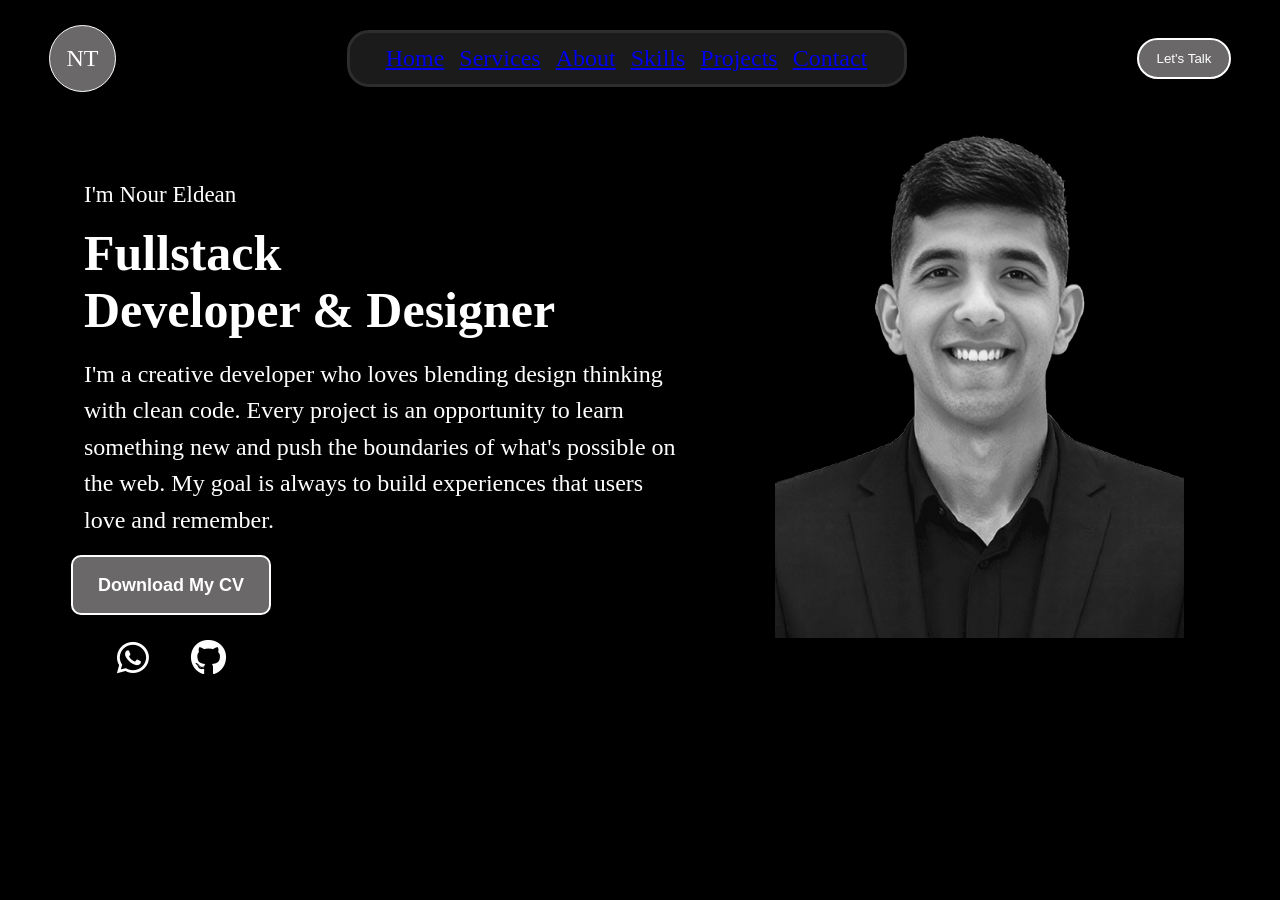
==== index.html @ 0cf2a8fe "Coding and Styling For Most Pages" ====
<!doctype html>
<html lang="en">
  <head>
    <meta charset="UTF-8" />
    <meta name="viewport" content="width=device-width, initial-scale=1.0" />
    <meta
      name="description"
      content="My personal portfolio showcasing my full-stack development projects, skills, and professional journey."
    />
    <title>Portfplio | Nour Eldean Tamer</title>
    <link
      rel="stylesheet"
      href="https://cdnjs.cloudflare.com/ajax/libs/font-awesome/6.7.2/css/all.min.css"
    />
    <link rel="stylesheet" href="main.css" />
  </head>
  <body>
    <div class="main">
      <header>
        <div class="logo">NT</div>
        <nav>
          <ul class="nav">
            <li class="home"><a href="index.html">Home</a></li>
            <li class="services"><a href="Services.html">Services</a></li>
            <li class="about"><a href="about.html">About</a></li>
            <li class="skills"><a href="skills.html">Skills</a></li>
            <li class="projects"><a href="projects.html">Projects</a></li>
            <li class="contact"><a href="contact.html">Contact</a></li>
          </ul>
        </nav>
        <button type="button" class="let-talk">Let's Talk</button>
      </header>
      <section class="home">
        <div class="main-contant">
          <div class="name">I'm Nour Eldean</div>
          <div class="jop">
            Fullstack <br />
            Developer & Designer
          </div>
          <p class="des">
            I'm a creative developer who loves blending design thinking with
            clean code. Every project is an opportunity to learn something new
            and push the boundaries of what's possible on the web. My goal is
            always to build experiences that users love and remember.
          </p>
        </div>
        <img src="assets/media/MyPhoto.png" alt="My Photo" />
      </section>
      <button class="cv">Download My CV</button>
      <div class="icon">
        <i class="fa-brands fa-whatsapp"></i>
        <i class="fa-brands fa-github"></i>
      </div>
    </div>
  </body>
</html>
---- main.css ----
* {
  margin: 0;
  padding: 0;
}
body {
  background: black;
  color: white;
}
header {
  display: flex;
  margin: 25px 49px 0 49px;
  justify-content: space-between;
  align-items: center;
}
.logo {
  display: flex;
  background: #6a6869;
  width: 65px;
  height: 65px;
  border: solid #ffffff 1px;
  border-radius: 50%;
  align-items: center;
  justify-content: center;
  font-size: 24px;
  cursor: pointer;
}
.main-contant {
  margin: 0;
  padding: 0;
}
nav {
  display: flex;
  background-color: #1b1b1b;
  border: solid #2d2d2d 3px;
  width: 554px;
  height: 51px;
  justify-content: center;
  align-items: center;
  border-radius: 22px;
  font-size: 24px;
}
.nav {
  display: flex;
  list-style: none;
  gap: 15px;
  padding: 0;
  margin: 0;
}
.let-talk {
  width: 94px;
  height: 41px;
  background-color: #6a6869;
  border: solid white 2px;
  display: flex;
  justify-content: center;
  align-items: center;
  color: white;
  border-radius: 22px;
  cursor: pointer;
}
.home {
  display: flex;
  justify-content: space-between;
  position: relative;
}
.home img {
  position: absolute;
  right: 96px;
  width: 409px;
  height: 546px;
}
.name,
.jop,
.des {
  margin-left: 84px;
}
.name {
  margin-top: 90px;
  font-size: 23px;
  font-weight: 300;
}
.jop {
  margin-top: 17px;
  font-size: 50px;
  font-weight: 900;
  line-height: 114.2%;
}
.des {
  margin-top: 17px;
  font-size: 24px;
  font-weight: normal;
  width: 600px;
  line-height: 152.2%;
  margin-bottom: 0;
}
.cv {
  margin-left: 71px;
  margin-top: 17px;
  width: 200px;
  height: 60px;
  background-color: #6a6869;
  border: solid white 2px;
  border-radius: 10px;
  font-size: 18px;
  font-weight: 900;
  color: white;
  cursor: pointer;
}
.icon {
  display: flex;
  justify-content: space-between;
  width: 109px;
  font-size: 36px;
  margin-left: 117px;
  margin-top: 25px;
}
.icon i {
  cursor: pointer;
}
.title-serv {
  display: flex;
  flex-direction: column;
  align-items: center;
}
.title-serv #head {
  font-size: 64px;
  font-weight: 900;
  margin-top: 30px;
}
.title-serv .ser {
  font-size: 24px;
  font-weight: normal;
}
.cards {
  display: flex;
  gap: 90px;
  margin-top: 25px;
  margin-left: 105px;
  margin-right: 105px;
}
.cards .card {
  display: flex;
  flex-direction: column;
  justify-content: space-between;
  width: 264px;
  height: 409px;
  background: #1b1b1b;
  color: white;
  border-radius: 22px;
  padding-bottom: 14px;
  box-shadow: rgb(255 241 241 / 23%) 16px 13px 24px 0px;
}
.ui,
.front,
.back,
.dom {
  margin-left: 15px;
}
div.ui,
div.front,
div.back,
div.dom {
  margin-top: 15px;
  font-size: 32px;
  font-weight: 800;
}
p.ui,
p.front,
p.back,
p.dom {
  font-size: 16px;
  font-weight: normal;
  width: 235px;
}
hr.services {
  margin: 0 auto;
  width: 227px;
  border: solid #6a6869 2px;
  border-radius: 5px;
}
.min-card {
  display: flex;
  justify-content: center;
  align-items: center;
  width: 249px;
  height: 51px;
  margin-left: 7px;
  margin-right: 7px;
  margin-top: 9px;
  background: #2d2d2d;
  border: solid #1f1e1e 3px;
  color: white;
  border-radius: 22px;
}
.title-abot {
  display: flex;
  flex-direction: column;
  align-items: center;
}
.title-abot #head {
  font-size: 64px;
  font-weight: 900;
  margin-top: 84px;
}
.title-abot .ser {
  font-size: 24px;
  font-weight: normal;
  text-align: center;
  width: 1188px;
  margin-top: 35px;
}
.appro {
  font-size: 40px;
  margin-top: 44px;
  font-weight: 600;
}
.target {
  display: flex;
  justify-content: space-between;
  gap: 30px;
  margin-left: 67px;
  margin-right: 67px;
}
.tar {
  display: flex;
  flex-direction: row;
  width: 328px;
  height: 60px;
  align-items: center;
  justify-content: space-between;
  background: #1b1b1b;
  padding-left: 22px;
  color: white;
  border-radius: 22px;
  box-shadow: rgb(255 241 241 / 23%) 16px 13px 24px 0px;
  margin-top: 35px;
  font-size: 23px;
  border: solid #2d2d2d 3px;
}
.tar .num {
  background: white;
  width: 27px;
  height: 28px;
  color: #1b1b1b;
  border-radius: 3px;
  display: flex;
  justify-content: center;
  align-items: center;
  /* margin-right: 25px; */
}
.desco {
  margin-right: 40px;
}
.desco1 {
  margin-right: 60px;
}
.desco3 {
  margin-right: 80px;
}
.sum {
  display: flex;
  justify-content: space-between;
  margin-left: 441px;
  margin-right: 441px;
  margin-top: 55px;
}
.el {
  display: flex;
  flex-direction: column;
  justify-content: center;
  align-items: center;
}
.numbers {
  font-size: 45px;
  font-weight: 900;
}
.desc {
  font-size: 20px;
  font-weight: 500;
  margin-top: 10px;
}
.title-skill {
  display: flex;
  flex-direction: column;
  align-items: center;
}
.title-skill #head {
  font-size: 64px;
  font-weight: 900;
  margin-top: 84px;
}
.title-skill .ser {
  font-size: 24px;
  font-weight: normal;
  text-align: center;
  margin-top: 10px;
}
.sec div {
  display: flex;
  justify-content: center;
  width: 227px;
  height: 60px;
  align-items: center;
  background: #1b1b1b;
  color: white;
  border-radius: 22px;
  box-shadow: rgb(255 241 241 / 23%) 5px 7px 8px 0px;
  margin-top: 37px;
  font-size: 31px;
  font-weight: 900;
  border: solid #2d2d2d 3px;
}
.sec {
  margin-left: 167px;
  margin-right: 167px;
  display: flex;
  justify-content: space-between;
}
.icon-skill {
  display: flex;
  flex-direction: column;
  margin-top: 61px;
}
.icon-top {
  margin-left: 79.5px;
  margin-right: 79.5px;
}
.icon-top img {
  margin-right: 12.5px;
}

.icon-but {
  margin-left: 40px;
  margin-right: 40px;
  margin-top: 30px;
}
.icon-but img {
  margin-left: 11px;
  margin-right: 11px;
}
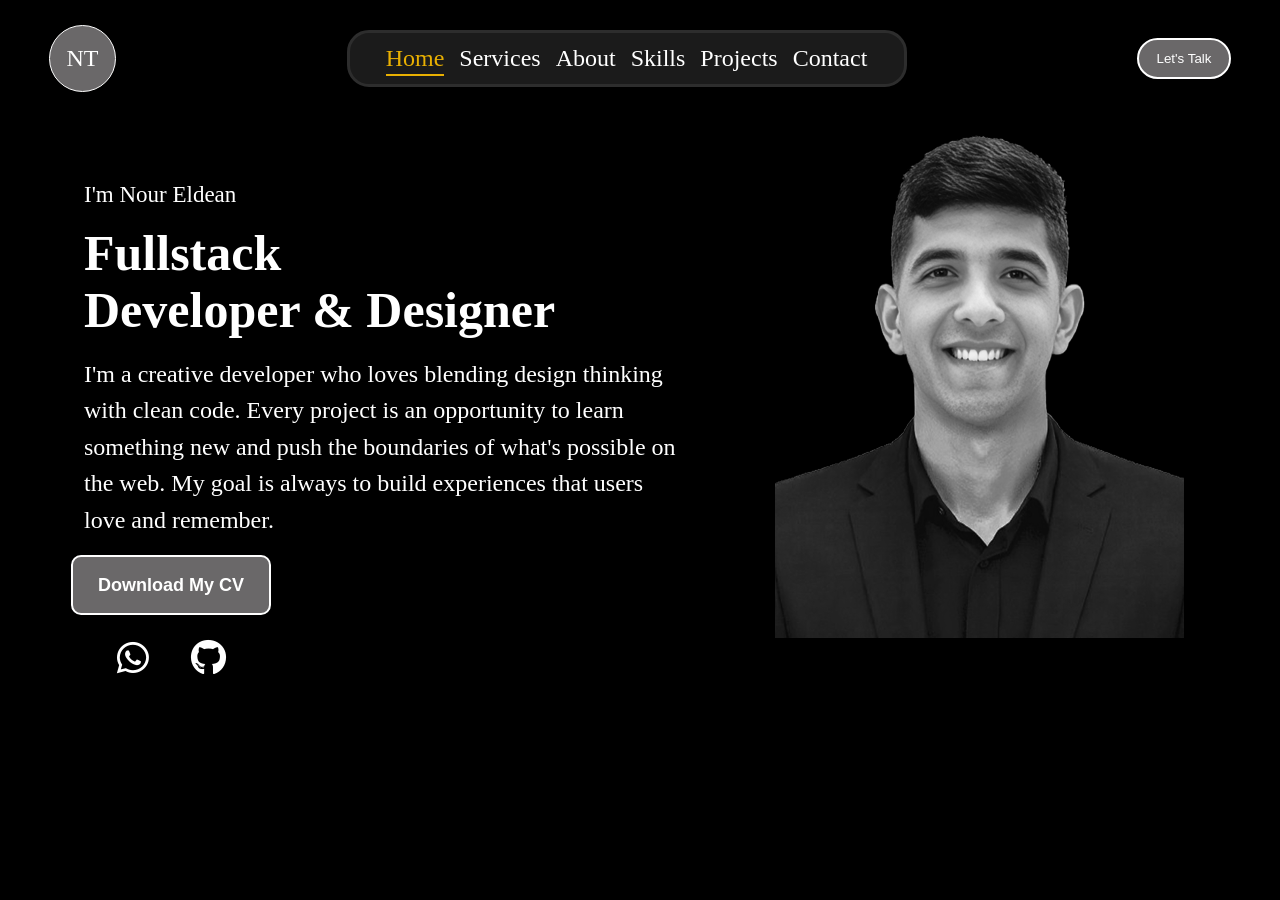
==== commit 0e5eaa93: "Front-End Design" ====
--- a/index.html
+++ b/index.html
@@ -3,11 +3,16 @@
   <head>
     <meta charset="UTF-8" />
     <meta name="viewport" content="width=device-width, initial-scale=1.0" />
+    <meta name="author" content="Nour Eldean" />
+    <meta
+      name="keywords"
+      content="Portfolio, Full Stack Developer, Web Developer, UI UX"
+    />
     <meta
       name="description"
       content="My personal portfolio showcasing my full-stack development projects, skills, and professional journey."
     />
-    <title>Portfplio | Nour Eldean Tamer</title>
+    <title>Portfolio | Nour Eldean Tamer</title>
     <link
       rel="stylesheet"
       href="https://cdnjs.cloudflare.com/ajax/libs/font-awesome/6.7.2/css/all.min.css"
@@ -15,42 +20,50 @@
     <link rel="stylesheet" href="main.css" />
   </head>
   <body>
-    <div class="main">
+    <main>
       <header>
         <div class="logo">NT</div>
-        <nav>
+        <!-- زر الهامبرجر - هيظهر في الموبايل فقط -->
+        <button type="button" class="hamburger-menu" id="hamburgerMenu">
+          <span class="bar"></span>
+          <span class="bar"></span>
+          <span class="bar"></span>
+        </button>
+        <nav id="navbar">
           <ul class="nav">
-            <li class="home"><a href="index.html">Home</a></li>
-            <li class="services"><a href="Services.html">Services</a></li>
-            <li class="about"><a href="about.html">About</a></li>
-            <li class="skills"><a href="skills.html">Skills</a></li>
-            <li class="projects"><a href="projects.html">Projects</a></li>
-            <li class="contact"><a href="contact.html">Contact</a></li>
+            <li class="nav-home active"><a href="index.html">Home</a></li>
+            <li class="nav-services"><a href="services.html">Services</a></li>
+            <li class="nav-about"><a href="about.html">About</a></li>
+            <li class="nav-skills"><a href="skills.html">Skills</a></li>
+            <li class="nav-projects"><a href="projects.html">Projects</a></li>
+            <li class="nav-contact"><a href="contact.html">Contact</a></li>
           </ul>
         </nav>
         <button type="button" class="let-talk">Let's Talk</button>
       </header>
-      <section class="home">
-        <div class="main-contant">
-          <div class="name">I'm Nour Eldean</div>
-          <div class="jop">
+      <section class="hero-home">
+        <div class="main-content">
+          <h3 class="name">I'm Nour Eldean</h3>
+          <h1 class="job">
             Fullstack <br />
             Developer & Designer
-          </div>
-          <p class="des">
+          </h1>
+          <p class="hero-description">
             I'm a creative developer who loves blending design thinking with
             clean code. Every project is an opportunity to learn something new
             and push the boundaries of what's possible on the web. My goal is
             always to build experiences that users love and remember.
           </p>
         </div>
-        <img src="assets/media/MyPhoto.png" alt="My Photo" />
+        <img src="assets/media/MyPhoto.png" alt="Portrait of Nour Eldean" />
       </section>
       <button class="cv">Download My CV</button>
-      <div class="icon">
+      <div class="social-icons">
         <i class="fa-brands fa-whatsapp"></i>
         <i class="fa-brands fa-github"></i>
       </div>
-    </div>
+    </main>
+    <div class="overlay" id="overlay"></div>
+    <script src="script.js"></script>
   </body>
 </html>
--- a/main.css
+++ b/main.css
@@ -24,7 +24,7 @@
   font-size: 24px;
   cursor: pointer;
 }
-.main-contant {
+.main-content {
   margin: 0;
   padding: 0;
 }
@@ -58,20 +58,20 @@
   border-radius: 22px;
   cursor: pointer;
 }
-.home {
+.hero-home {
   display: flex;
   justify-content: space-between;
   position: relative;
 }
-.home img {
+.hero-home img {
   position: absolute;
   right: 96px;
   width: 409px;
   height: 546px;
 }
 .name,
-.jop,
-.des {
+.job,
+.hero-description {
   margin-left: 84px;
 }
 .name {
@@ -79,13 +79,13 @@
   font-size: 23px;
   font-weight: 300;
 }
-.jop {
+.job {
   margin-top: 17px;
   font-size: 50px;
   font-weight: 900;
   line-height: 114.2%;
 }
-.des {
+.hero-description {
   margin-top: 17px;
   font-size: 24px;
   font-weight: normal;
@@ -106,7 +106,7 @@
   color: white;
   cursor: pointer;
 }
-.icon {
+.social-icons {
   display: flex;
   justify-content: space-between;
   width: 109px;
@@ -114,7 +114,7 @@
   margin-left: 117px;
   margin-top: 25px;
 }
-.icon i {
+.social-icons i {
   cursor: pointer;
 }
 .title-serv {
@@ -122,12 +122,12 @@
   flex-direction: column;
   align-items: center;
 }
-.title-serv #head {
+.title-serv .page-title {
   font-size: 64px;
   font-weight: 900;
   margin-top: 30px;
 }
-.title-serv .ser {
+.title-serv .section-description {
   font-size: 24px;
   font-weight: normal;
 }
@@ -150,24 +150,16 @@
   padding-bottom: 14px;
   box-shadow: rgb(255 241 241 / 23%) 16px 13px 24px 0px;
 }
-.ui,
-.front,
-.back,
-.dom {
+.service-title,
+.service-description {
   margin-left: 15px;
 }
-div.ui,
-div.front,
-div.back,
-div.dom {
+.service-title {
   margin-top: 15px;
   font-size: 32px;
   font-weight: 800;
 }
-p.ui,
-p.front,
-p.back,
-p.dom {
+.service-description {
   font-size: 16px;
   font-weight: normal;
   width: 235px;
@@ -192,52 +184,55 @@
   color: white;
   border-radius: 22px;
 }
-.title-abot {
+.title-about {
   display: flex;
   flex-direction: column;
   align-items: center;
 }
-.title-abot #head {
+.title-about .page-title {
   font-size: 64px;
   font-weight: 900;
   margin-top: 84px;
 }
-.title-abot .ser {
+.title-about .section-description {
   font-size: 24px;
   font-weight: normal;
   text-align: center;
   width: 1188px;
   margin-top: 35px;
 }
-.appro {
+.section-subtitle {
   font-size: 40px;
   margin-top: 44px;
   font-weight: 600;
 }
-.target {
-  display: flex;
-  justify-content: space-between;
+.approach-section {
+  display: flex;
+  justify-content: center;
   gap: 30px;
+  flex-wrap: wrap;
   margin-left: 67px;
   margin-right: 67px;
 }
-.tar {
+.approach-card {
   display: flex;
   flex-direction: row;
-  width: 328px;
+  width: 250px;
   height: 60px;
   align-items: center;
-  justify-content: space-between;
+  justify-content: flex-start;
   background: #1b1b1b;
   padding-left: 22px;
+  padding-right: 22px;
   color: white;
   border-radius: 22px;
   box-shadow: rgb(255 241 241 / 23%) 16px 13px 24px 0px;
   margin-top: 35px;
   font-size: 23px;
   border: solid #2d2d2d 3px;
-}
-.tar .num {
+  gap: 25px;
+}
+.approach-card .num {
   background: white;
   width: 27px;
   height: 28px;
@@ -246,25 +241,23 @@
   display: flex;
   justify-content: center;
   align-items: center;
-  /* margin-right: 25px; */
-}
-.desco {
-  margin-right: 40px;
-}
-.desco1 {
-  margin-right: 60px;
-}
-.desco3 {
-  margin-right: 80px;
-}
-.sum {
+  flex-shrink: 0;
+}
+.description,
+.description1,
+.description3 {
+  margin-right: 0; /* نشيل المارجن المختلف */
+  text-align: center; /* نخلي النص في المنتصف */
+  flex: 1; /* ياخد المساحة المتبقية */
+}
+.stats {
   display: flex;
   justify-content: space-between;
   margin-left: 441px;
   margin-right: 441px;
   margin-top: 55px;
 }
-.el {
+.stat-card {
   display: flex;
   flex-direction: column;
   justify-content: center;
@@ -284,18 +277,18 @@
   flex-direction: column;
   align-items: center;
 }
-.title-skill #head {
+.title-skill .page-title {
   font-size: 64px;
   font-weight: 900;
   margin-top: 84px;
 }
-.title-skill .ser {
+.title-skill .section-description {
   font-size: 24px;
   font-weight: normal;
   text-align: center;
   margin-top: 10px;
 }
-.sec div {
+.skills div {
   display: flex;
   justify-content: center;
   width: 227px;
@@ -310,7 +303,7 @@
   font-weight: 900;
   border: solid #2d2d2d 3px;
 }
-.sec {
+.skills {
   margin-left: 167px;
   margin-right: 167px;
   display: flex;
@@ -322,19 +315,650 @@
   margin-top: 61px;
 }
 .icon-top {
-  margin-left: 79.5px;
-  margin-right: 79.5px;
+  display: flex;
+  flex-wrap: wrap;
+  justify-content: center;
+  align-items: center;
+  gap: 15px;
+  margin: 0 auto;
+  padding: 0 20px;
 }
 .icon-top img {
-  margin-right: 12.5px;
+  margin-right: 0;
 }
 
 .icon-but {
-  margin-left: 40px;
-  margin-right: 40px;
-  margin-top: 30px;
+  display: flex;
+  flex-wrap: wrap;
+  justify-content: center;
+  align-items: center;
+  gap: 15px;
+  margin: 30px auto 0 auto;
+  padding: 0 20px;
 }
 .icon-but img {
-  margin-left: 11px;
-  margin-right: 11px;
-}
+  margin-left: 0;
+  margin-right: 0;
+}
+
+.nav a {
+  position: relative;
+  text-decoration: none;
+  color: inherit;
+}
+
+.nav a::after {
+  content: "";
+  position: absolute;
+  left: 0;
+  bottom: -5px;
+  width: 0%;
+  height: 2px;
+  background: #e9b002;
+  transition: 0.3s;
+}
+
+.nav a:hover::after {
+  width: 100%;
+}
+
+.active a::after {
+  width: 100%;
+}
+
+.active a {
+  color: #e9b002;
+}
+/* ============================================= */
+/*            HAMBURGER MENU STYLES              */
+/* ============================================= */
+
+.hamburger-menu {
+  display: none; /* مختفي في الشاشات الكبيرة */
+  flex-direction: column;
+  justify-content: center;
+  align-items: center;
+  gap: 6px;
+  width: 45px;
+  height: 45px;
+  background: #1b1b1b;
+  border: solid #2d2d2d 2px;
+  border-radius: 10px;
+  cursor: pointer;
+  z-index: 1001;
+  transition: 0.3s;
+}
+
+.hamburger-menu .bar {
+  width: 25px;
+  height: 3px;
+  background: white;
+  border-radius: 3px;
+  transition: 0.3s;
+}
+
+/* تحويل الهامبرجر لـ X لما يتفتح */
+.hamburger-menu.active .bar:nth-child(1) {
+  transform: rotate(45deg) translate(6px, 6px);
+}
+
+.hamburger-menu.active .bar:nth-child(2) {
+  opacity: 0;
+}
+
+.hamburger-menu.active .bar:nth-child(3) {
+  transform: rotate(-45deg) translate(6px, -6px);
+}
+
+/* ============================================= */
+/*            SIDE MENU (NAV) STYLES             */
+/* ============================================= */
+
+/* Overlay */
+.overlay {
+  display: none;
+  position: fixed;
+  top: 0;
+  left: 0;
+  width: 100%;
+  height: 100%;
+  background: rgba(0, 0, 0, 0.7);
+  z-index: 999;
+  opacity: 0;
+  transition: opacity 0.3s ease;
+}
+
+.overlay.active {
+  display: block;
+  opacity: 1;
+}
+
+/* Side Menu Container */
+#navbar {
+  transition: right 0.3s ease;
+}
+
+/* ============================================= */
+/*            MEDIA QUERIES                      */
+/* ============================================= */
+
+/* شاشات 1200px وأقل (لاب توب صغير) */
+@media (max-width: 1200px) {
+  header {
+    margin: 25px 30px 0 30px;
+  }
+  .hero-home img {
+    right: 40px;
+    width: 350px;
+    height: auto;
+  }
+  .name,
+  .job,
+  .hero-description {
+    margin-left: 50px;
+  }
+  .hero-description {
+    width: 480px;
+  }
+  .cards {
+    gap: 40px;
+    margin-left: 40px;
+    margin-right: 40px;
+    flex-wrap: wrap;
+    justify-content: center;
+  }
+  .title-about .section-description {
+    width: 90%;
+  }
+  .approach-section {
+    flex-wrap: wrap;
+    justify-content: center;
+    margin-left: 30px;
+    margin-right: 30px;
+  }
+  .stats {
+    margin-left: 200px;
+    margin-right: 200px;
+  }
+  .skills {
+    margin-left: 60px;
+    margin-right: 60px;
+    flex-wrap: wrap;
+    justify-content: center;
+    gap: 20px;
+  }
+  .icon-top,
+  .icon-but {
+    margin-left: 20px;
+    margin-right: 20px;
+    display: flex;
+    flex-wrap: wrap;
+    justify-content: center;
+    align-items: center;
+    gap: 15px;
+  }
+  .icon-top img,
+  .icon-but img {
+    width: 70px;
+    height: 70px;
+    object-fit: contain;
+    margin: 0;
+  }
+}
+
+/* تابلت (768px إلى 992px) */
+@media (max-width: 992px) {
+  header {
+    flex-wrap: wrap;
+    justify-content: center;
+    gap: 15px;
+    margin: 20px 20px 0 20px;
+  }
+  nav {
+    width: 95%;
+    max-width: 600px;
+    height: auto;
+    padding: 10px 15px;
+    font-size: 20px;
+    order: 3;
+  }
+  .nav {
+    gap: 12px;
+    flex-wrap: wrap;
+    justify-content: center;
+  }
+  .let-talk {
+    order: 2;
+  }
+  .logo {
+    order: 1;
+  }
+  .hero-home {
+    flex-direction: column-reverse;
+    align-items: center;
+    text-align: center;
+  }
+  .hero-home img {
+    position: static;
+    width: 280px;
+    height: auto;
+    margin-top: 30px;
+  }
+  .name,
+  .job,
+  .hero-description {
+    margin-left: 0;
+  }
+  .name {
+    margin-top: 30px;
+  }
+  .hero-description {
+    width: 90%;
+    margin: 17px auto 0 auto;
+  }
+  .cv {
+    margin-left: 0;
+    display: block;
+    margin: 20px auto;
+  }
+  .social-icons {
+    margin: 20px auto;
+    justify-content: center;
+    gap: 25px;
+  }
+  .cards {
+    gap: 30px;
+    margin-left: 20px;
+    margin-right: 20px;
+  }
+  .cards .card {
+    width: 44%;
+    min-width: 250px;
+    height: auto;
+    min-height: 380px;
+  }
+  .title-about .page-title,
+  .title-skill .page-title,
+  .title-serv .page-title {
+    font-size: 48px;
+  }
+  .section-subtitle {
+    font-size: 32px;
+  }
+  .approach-card {
+    width: 45%;
+    min-width: 280px;
+    font-size: 18px;
+  }
+  .stats {
+    margin-left: 80px;
+    margin-right: 80px;
+    flex-wrap: wrap;
+    gap: 30px;
+    justify-content: center;
+  }
+  .approach-section {
+    justify-content: center;
+    gap: 20px;
+    margin-left: 20px;
+    margin-right: 20px;
+    margin-top: 3%;
+  }
+  .approach-card {
+    width: 300px;
+    margin-top: 0;
+  }
+  .icon-top,
+  .icon-but {
+    padding: 0 10px;
+    gap: 12px;
+  }
+}
+
+/* موبايل كبير (480px إلى 768px) */
+@media (max-width: 768px) {
+  header {
+    display: flex;
+    flex-wrap: wrap;
+    justify-content: space-between;
+    align-items: center;
+    margin: 15px 20px 0 20px;
+    position: relative;
+  }
+  .hamburger-menu {
+    display: flex;
+    order: 2;
+  }
+
+  .logo {
+    order: 1;
+    width: 50px;
+    height: 50px;
+    font-size: 20px;
+  }
+  .let-talk {
+    order: 3;
+    width: 80px;
+    height: 35px;
+    font-size: 14px;
+  }
+  #navbar {
+    position: fixed;
+    top: 0;
+    right: -320px; /* مخفي على اليمين */
+    width: 280px;
+    height: 100vh;
+    background: #1b1b1b;
+    border-left: solid #2d2d2d 3px;
+    z-index: 1000;
+    display: flex;
+    justify-content: center;
+    align-items: flex-start;
+    padding-top: 100px;
+    transition: right 0.3s ease;
+    border-radius: 0; /* نشيل البوردر راديوس */
+  }
+
+  /* لما القايمة تظهر */
+  #navbar.active {
+    right: 0;
+  }
+
+  /* تعديل شكل الـ nav جوه الـ side menu */
+  #navbar .nav {
+    display: flex;
+    flex-direction: column;
+    align-items: center;
+    gap: 30px;
+    list-style: none;
+    padding: 0;
+    margin: 0;
+    width: 100%;
+  }
+
+  #navbar .nav li {
+    width: 80%;
+    text-align: center;
+  }
+
+  #navbar .nav li a {
+    display: block;
+    color: white;
+    text-decoration: none;
+    font-size: 22px;
+    font-weight: 600;
+    padding: 12px 0;
+    transition: 0.3s;
+    border-radius: 10px;
+  }
+
+  #navbar .nav li a:hover {
+    background: #2d2d2d;
+    color: #e9b002;
+  }
+
+  /* تعديل الـ underline animation للـ side menu */
+  #navbar .nav a::after {
+    bottom: 5px;
+  }
+
+  /* الـ active link */
+  #navbar .active a {
+    color: #e9b002;
+    background: #2d2d2d;
+    border-radius: 10px;
+  }
+
+  .hero-home img {
+    width: 220px;
+  }
+  .name {
+    font-size: 20px;
+  }
+  .job {
+    font-size: 36px;
+  }
+  .hero-description {
+    font-size: 18px;
+  }
+  .cv {
+    width: 170px;
+    height: 50px;
+    font-size: 16px;
+  }
+  .cards {
+    gap: 20px;
+  }
+  .cards .card {
+    width: 90%;
+    max-width: 350px;
+    min-height: auto;
+    padding-bottom: 20px;
+  }
+  .service-title {
+    font-size: 28px;
+  }
+  .service-description {
+    width: 90%;
+    font-size: 15px;
+  }
+  .min-card {
+    width: 90%;
+    margin: 9px auto 0 auto;
+  }
+  .title-about .page-title,
+  .title-skill .page-title,
+  .title-serv .page-title {
+    font-size: 40px;
+    margin-top: 50px;
+  }
+  .title-about .section-description,
+  .title-skill .section-description,
+  .title-serv .section-description {
+    font-size: 18px;
+  }
+  .section-subtitle {
+    font-size: 28px;
+    margin-top: 30px;
+  }
+  .approach-section {
+    flex-direction: column;
+    align-items: center;
+    gap: 15px;
+    margin: 0 auto;
+    width: 100%;
+    margin-top: 3%;
+  }
+  .approach-card {
+    width: 90%;
+    max-width: 350px;
+    margin: 0 auto;
+    font-size: 18px;
+    height: 55px;
+  }
+  .description,
+  .description1,
+  .description3 {
+    font-size: 16px;
+  }
+  .stats {
+    margin: 40px 30px;
+    gap: 25px;
+  }
+  .numbers {
+    font-size: 36px;
+  }
+  .desc {
+    font-size: 16px;
+  }
+  .skills div {
+    width: 130px;
+    height: 50px;
+    font-size: 22px;
+    margin-top: 15px;
+  }
+  .skills {
+    margin: 0 20px;
+    gap: 10px;
+  }
+  .icon-skill {
+    margin-top: 40px;
+  }
+  .icon-top img,
+  .icon-but img {
+    width: 55px;
+    height: 55px;
+  }
+}
+
+/* موبايل صغير (أقل من 480px) */
+@media (max-width: 480px) {
+  header {
+    margin: 10px 15px 0 15px;
+  }
+
+  .hamburger-menu {
+    width: 40px;
+    height: 40px;
+    gap: 5px;
+  }
+
+  .hamburger-menu .bar {
+    width: 22px;
+    height: 2.5px;
+  }
+
+  #navbar {
+    width: 260px;
+    right: -280px;
+    padding-top: 80px;
+  }
+
+  #navbar .nav {
+    gap: 25px;
+  }
+
+  #navbar .nav li a {
+    font-size: 20px;
+    padding: 10px 0;
+  }
+
+  .logo {
+    width: 45px;
+    height: 45px;
+    font-size: 18px;
+  }
+
+  .let-talk {
+    width: 70px;
+    height: 30px;
+    font-size: 12px;
+  }
+  .hero-home img {
+    width: 180px;
+  }
+  .name {
+    font-size: 18px;
+    margin-top: 20px;
+  }
+  .job {
+    font-size: 28px;
+    margin-top: 10px;
+  }
+  .hero-description {
+    font-size: 15px;
+    margin-top: 10px;
+  }
+  .cv {
+    width: 150px;
+    height: 45px;
+    font-size: 14px;
+    border-radius: 8px;
+  }
+  .social-icons {
+    font-size: 28px;
+    gap: 20px;
+  }
+  .cards {
+    margin-left: 10px;
+    margin-right: 10px;
+    gap: 20px;
+  }
+  .cards .card {
+    width: 100%;
+    max-width: 320px;
+    border-radius: 18px;
+  }
+  .service-title {
+    font-size: 24px;
+  }
+  .service-description {
+    font-size: 14px;
+  }
+  .min-card {
+    font-size: 13px;
+    height: 40px;
+    border-radius: 15px;
+  }
+  hr.services {
+    width: 85%;
+  }
+  .title-about .page-title,
+  .title-skill .page-title,
+  .title-serv .page-title {
+    font-size: 32px;
+    margin-top: 40px;
+  }
+  .title-about .section-description,
+  .title-skill .section-description,
+  .title-serv .section-description {
+    font-size: 15px;
+  }
+  .section-subtitle {
+    font-size: 24px;
+  }
+  .approach-card {
+    width: 95%;
+    max-width: 320px;
+    height: 50px;
+    font-size: 16px;
+    padding-left: 15px;
+    padding-right: 15px;
+    gap: 15px;
+  }
+  .approach-card .num {
+    width: 22px;
+    height: 23px;
+    font-size: 14px;
+  }
+  .description,
+  .description1,
+  .description3 {
+    font-size: 14px;
+  }
+  .stats {
+    margin: 30px 15px;
+    gap: 20px;
+  }
+  .numbers {
+    font-size: 30px;
+  }
+  .desc {
+    font-size: 14px;
+  }
+  .skills div {
+    width: 100px;
+    height: 42px;
+    font-size: 18px;
+    border-radius: 15px;
+    margin-top: 10px;
+  }
+  .icon-top img,
+  .icon-but img {
+    width: 42px;
+    height: 42px;
+  }
+  .icon-skill {
+    margin-top: 30px;
+  }
+}
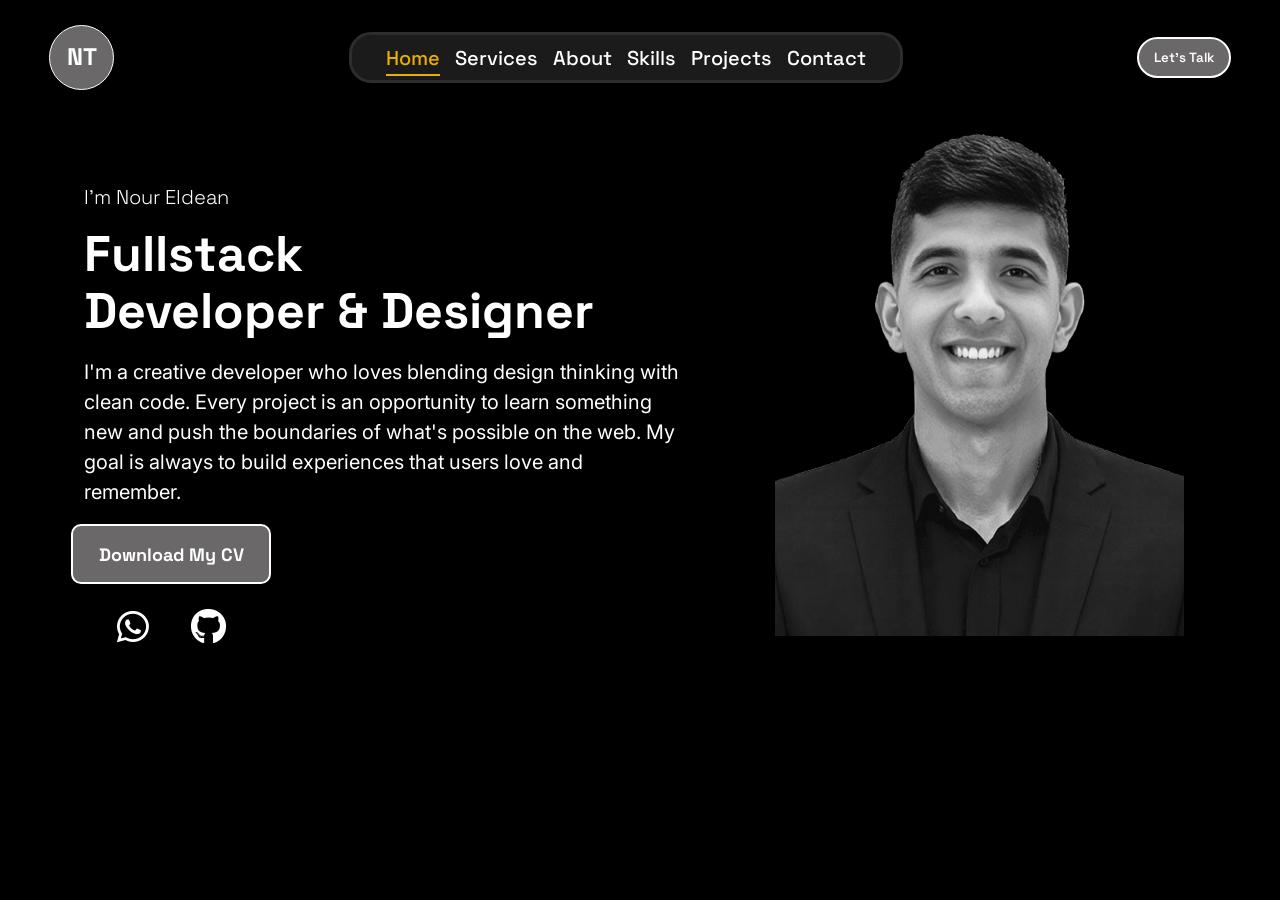
==== commit d753b0ea: "Fixing Errors And Adding Finishing Touches" ====
--- a/index.html
+++ b/index.html
@@ -14,16 +14,37 @@
     />
     <title>Portfolio | Nour Eldean Tamer</title>
     <link
+      rel="preload"
+      href="https://cdnjs.cloudflare.com/ajax/libs/font-awesome/6.7.2/css/all.min.css"
+      as="style"
+      onload="
+        this.onload = null;
+        this.rel = 'stylesheet';
+      "
+    />
+    <link rel="preconnect" href="https://cdnjs.cloudflare.com" />
+    <link rel="dns-prefetch" href="https://cdnjs.cloudflare.com" />
+    <noscript>
+      <link
+        rel="stylesheet"
+        href="https://cdnjs.cloudflare.com/ajax/libs/font-awesome/6.7.2/css/all.min.css"
+      />
+    </noscript>
+    <link rel="stylesheet" href="main-min.css" />
+    <!-- Google Fonts - Poppins + Inter -->
+    <link rel="preconnect" href="https://fonts.googleapis.com" />
+    <link rel="preconnect" href="https://fonts.gstatic.com" crossorigin />
+    <link
+      href="https://fonts.googleapis.com/css2?family=Inter:wght@300;400;500;600;700&family=Space+Grotesk:wght@400;500;600;700&display=swap"
       rel="stylesheet"
-      href="https://cdnjs.cloudflare.com/ajax/libs/font-awesome/6.7.2/css/all.min.css"
     />
-    <link rel="stylesheet" href="main.css" />
   </head>
   <body>
+    <canvas id="starsCanvas"></canvas>
+
     <main>
       <header>
         <div class="logo">NT</div>
-        <!-- زر الهامبرجر - هيظهر في الموبايل فقط -->
         <button type="button" class="hamburger-menu" id="hamburgerMenu">
           <span class="bar"></span>
           <span class="bar"></span>
@@ -55,7 +76,14 @@
             always to build experiences that users love and remember.
           </p>
         </div>
-        <img src="assets/media/MyPhoto.png" alt="Portrait of Nour Eldean" />
+        <img
+          src="assets/media/MyPhoto.png"
+          alt="Portrait of Nour Eldean"
+          fetchpriority="high"
+          loading="eager"
+          width="409"
+          height="546"
+        />
       </section>
       <button class="cv">Download My CV</button>
       <div class="social-icons">
@@ -63,7 +91,6 @@
         <i class="fa-brands fa-github"></i>
       </div>
     </main>
-    <div class="overlay" id="overlay"></div>
-    <script src="script.js"></script>
+    <script src="script-min.js"></script>
   </body>
 </html>
--- a/main-min.css
+++ b/main-min.css
@@ -0,0 +1 @@
+:root{--font-heading:"Space Grotesk", sans-serif;--font-body:"Inter", sans-serif}html{scroll-behavior:smooth}*,*::before,*::after{transition:background-color 0.3s ease,border-color 0.3s ease,color 0.3s ease}*{margin:0;padding:0;box-sizing:border-box}html,body{overflow-x:hidden;max-width:100vw;width:100%}#starsCanvas{position:fixed;top:0;left:0;width:100%;height:100%;z-index:-1;pointer-events:none;opacity:.6}body{background:#000;color:#fff;animation:pageLoad 0.6s ease;font-family:var(--font-body);font-weight:400;line-height:1.6;-webkit-font-smoothing:antialiased;-moz-osx-font-smoothing:grayscale}h1,h2,h3,h4,h5,h6{font-family:var(--font-heading);line-height:1.2}.page-title,.hero-home .job,.hero-home .name,.title-serv .page-title,.title-about .page-title,.title-skill .page-title,.title-projects .page-title,.contact-hero-title{font-family:var(--font-heading)}.section-subtitle,.service-title,.project-title,.contact-info-card h3{font-family:var(--font-heading)}.skills .skill-card,.filter-btn,.skill-card,.approach-card,.min-card{font-family:var(--font-heading)}.hero-description,.service-description,.section-description,.project-description,.contact-hero-subtitle,.form-group label,.desc{font-family:var(--font-body)}.nav,.nav a{font-family:var(--font-heading);font-weight:500}.cv,.let-talk,.submit-btn,.project-link,.social-link,.quick-icon{font-family:var(--font-heading);font-weight:600}.logo{font-family:var(--font-heading);font-weight:700}.form-group input,.form-group textarea{font-family:var(--font-body)}.project-category,.project-tech span{font-family:var(--font-body);font-weight:600}.numbers{font-family:var(--font-heading);font-weight:800}header{display:flex;margin:25px 49px 0 49px;justify-content:space-between;align-items:center}.logo{display:flex;background:#6a6869;width:65px;height:65px;border:solid #fff 1px;border-radius:50%;align-items:center;justify-content:center;font-size:24px;cursor:pointer}.main-content{margin:0;padding:0}nav{display:flex;background-color:#1b1b1b;border:solid #2d2d2d 3px;width:554px;height:51px;justify-content:center;align-items:center;border-radius:22px;font-size:20px}.nav{display:flex;list-style:none;gap:15px;padding:0;margin:0}.let-talk{width:94px;height:41px;background-color:#6a6869;border:solid #fff 2px;display:flex;justify-content:center;align-items:center;color:#fff;border-radius:22px;cursor:pointer}.hero-home{display:flex;justify-content:space-between;position:relative}.hero-home img{position:absolute;right:96px;width:409px;height:546px}.name,.job,.hero-description{margin-left:84px}.name{margin-top:95px;font-size:20px;font-weight:300}.job{margin-top:17px;font-size:50px;font-weight:900;line-height:114.2%}.hero-description{margin-top:17px;font-size:20px;font-weight:400;width:600px;line-height:150%;margin-bottom:0}.cv{margin-left:71px;margin-top:17px;width:200px;height:60px;background-color:#6a6869;border:solid #fff 2px;border-radius:10px;font-size:18px;font-weight:900;color:#fff;cursor:pointer}.social-icons{display:flex;justify-content:space-between;width:109px;font-size:36px;margin-left:117px;margin-top:25px}.social-icons i{cursor:pointer}.title-serv{display:flex;flex-direction:column;align-items:center}.title-serv .page-title{font-size:64px;font-weight:900;margin-top:30px}.title-serv .section-description{font-size:24px;font-weight:400}.cards{display:flex;gap:90px;margin-top:25px;margin-left:105px;margin-right:105px}.cards .card{display:flex;flex-direction:column;justify-content:space-between;width:264px;height:409px;background:#1b1b1b;color:#fff;border-radius:22px;padding-bottom:14px;box-shadow:rgb(255 241 241 / 23%) 16px 13px 24px 0;transition:transform 0.4s cubic-bezier(.175,.885,.32,1.275),box-shadow 0.4s ease,border-color 0.3s ease}.cards .card:hover{transform:translateY(-12px);border-color:#e9b002;box-shadow:rgb(233 176 2 / 30%) 0 20px 40px 0}.service-title,.service-description{margin-left:15px}.service-title{margin-top:15px;font-size:30px;font-weight:800}.service-description{font-size:13px;font-weight:400;width:235px}hr.services{margin:0 auto;width:227px;border:solid #6a6869 2px;border-radius:5px}.min-card{display:flex;justify-content:center;align-items:center;width:249px;height:51px;margin-left:7px;margin-right:7px;margin-top:9px;background:#2d2d2d;border:solid #1f1e1e 3px;color:#fff;border-radius:22px;font-size:13px}.title-about{display:flex;flex-direction:column;align-items:center}.title-about .page-title{font-size:64px;font-weight:900;margin-top:10px}.title-about .section-description{font-size:24px;font-weight:400;text-align:center;width:1188px;margin-top:35px}.section-subtitle{font-size:40px;margin-top:40px;font-weight:600}.approach-section{display:flex;justify-content:center;gap:30px;flex-wrap:wrap;margin-left:67px;margin-right:67px}.approach-card{display:flex;flex-direction:row;width:250px;height:60px;align-items:center;justify-content:flex-start;background:#1b1b1b;padding-left:22px;padding-right:22px;color:#fff;border-radius:22px;box-shadow:rgb(255 241 241 / 23%) 16px 13px 24px 0;margin-top:35px;font-size:15px;border:solid #2d2d2d 3px;gap:25px}.long{font-size:13px}.approach-card .num{background:#fff;width:27px;height:28px;color:#1b1b1b;border-radius:3px;display:flex;justify-content:center;align-items:center;flex-shrink:0}.description,.description1,.description3{margin-right:0;text-align:center;flex:1}.stats{display:flex;justify-content:space-between;margin-left:441px;margin-right:441px;margin-top:55px}.stat-card{display:flex;flex-direction:column;justify-content:center;align-items:center}.numbers{font-size:45px;font-weight:900}.desc{font-size:20px;font-weight:500;margin-top:10px}.title-skill{display:flex;flex-direction:column;align-items:center}.title-skill .page-title{font-size:64px;font-weight:900;margin-top:84px}.title-skill .section-description{font-size:24px;font-weight:400;text-align:center;margin-top:10px}.skills{margin-left:167px;margin-right:167px;display:flex;justify-content:space-between}.skills .skill-card{display:flex;justify-content:center;width:227px;height:60px;align-items:center;background:#1b1b1b;color:#fff;border-radius:22px;box-shadow:rgb(255 241 241 / 23%) 5px 7px 8px 0;margin-top:37px;font-size:31px;font-weight:900;border:solid #2d2d2d 3px;cursor:pointer;transition:all 0.3s ease}.skills .skill-card:hover{border-color:#e9b002;color:#e9b002;transform:translateY(-3px);box-shadow:rgb(233 176 2 / 20%) 0 8px 20px 0}.skills .skill-card.active{background:#e9b002;color:#1b1b1b;border-color:#e9b002}.icon-skill{display:flex;flex-direction:column;margin-top:61px}.icon-top{display:flex;flex-wrap:wrap;justify-content:center;align-items:center;gap:15px;margin:0 auto;padding:0 20px}.icon-top img{margin-right:0}.icon-but{display:flex;flex-wrap:wrap;justify-content:center;align-items:center;gap:15px;margin:30px auto 0 auto;padding:0 20px}.icon-but img{margin-left:0;margin-right:0}.icon-top img,.icon-but img{width:80px;height:80px;object-fit:contain;filter:grayscale(100%) brightness(.7);transition:all 0.4s ease;cursor:pointer;backdrop-filter:blur(5px);opacity:.6}@keyframes float{0%,100%{transform:translateY(0)}50%{transform:translateY(-10px)}}.icon-top img,.icon-but img{animation:float 3s ease-in-out infinite}.icon-top img:nth-child(odd),.icon-but img:nth-child(even){animation-delay:0.5s}.icon-top img:nth-child(3n),.icon-but img:nth-child(3n){animation-delay:1s}.icon-top img:nth-child(5n),.icon-but img:nth-child(5n){animation-delay:1.5s}@keyframes shimmer{0%{background-position:-200% 0}100%{background-position:200% 0}}.project-image img[src=""],.project-image img:not([src]){background:linear-gradient(90deg,#1b1b1b 25%,#2d2d2d 50%,#1b1b1b 75%);background-size:200% 100%;animation:shimmer 1.5s infinite}.icon-top img.active-icon,.icon-but img.active-icon{filter:grayscale(0%) brightness(1) drop-shadow(0 0 15px rgb(233 176 2 / .6));opacity:1;animation:floatActive 1.5s ease-in-out infinite;transform:scale(1.1)}@keyframes floatActive{0%,100%{transform:scale(1.1) translateY(0)}50%{transform:scale(1.1) translateY(-12px)}}.icon-top img:hover,.icon-but img:hover{transform:scale(1.15);opacity:.9;filter:grayscale(70%) brightness(.85) drop-shadow(0 5px 10px rgb(255 255 255 / .2))}.icon-top img{margin-right:0}.icon-but img{margin-left:0;margin-right:0}.nav a{position:relative;text-decoration:none;color:inherit}.nav a::after{content:"";position:absolute;left:0;bottom:-5px;width:0%;height:2px;background:#e9b002;transition:0.3s}.nav a:hover::after{width:100%}.active a::after{width:100%}.active a{color:#e9b002}.hamburger-menu{display:none;flex-direction:column;justify-content:center;align-items:center;gap:6px;width:45px;height:45px;background:#1b1b1b;border:solid #2d2d2d 2px;border-radius:10px;cursor:pointer;z-index:1001;transition:0.3s}.hamburger-menu .bar{width:25px;height:3px;background:#fff;border-radius:3px;transition:0.3s}.hamburger-menu.active .bar:nth-child(1){transform:rotate(45deg) translate(6px,6px)}.hamburger-menu.active .bar:nth-child(2){opacity:0}.hamburger-menu.active .bar:nth-child(3){transform:rotate(-45deg) translate(6px,-6px)}.contact-hero{position:relative;width:100%;height:400px;margin-top:25px;overflow:hidden}.contact-hero-image{position:absolute;top:0;left:0;width:100%;height:100%}.contact-hero-image img{width:100%;height:100%;object-fit:cover;filter:blur(3px);transform:scale(1.05)}.contact-hero-overlay{position:absolute;top:0;left:0;width:100%;height:100%;background:linear-gradient(135deg,rgb(0 0 0 / .85) 0%,rgb(0 0 0 / .6) 50%,rgb(0 0 0 / .8) 100%)}.contact-hero-content{position:relative;z-index:2;display:flex;flex-direction:column;justify-content:center;align-items:center;height:100%;text-align:center;padding:0 20px}.contact-hero-title{font-size:80px;font-weight:900;color:#fff;margin-bottom:15px;letter-spacing:3px;text-shadow:0 4px 20px rgb(0 0 0 / .5);animation:fadeInUp 0.8s ease}.contact-hero-subtitle{font-size:22px;font-weight:300;color:#ccc;letter-spacing:2px;animation:fadeInUp 0.8s ease 0.2s both}@keyframes fadeInUp{from{opacity:0;transform:translateY(30px)}to{opacity:1;transform:translateY(0)}}.contact-form-section{position:relative;z-index:3;margin-top:-80px;padding:0 49px 60px 49px}.contact-container{display:flex;gap:40px;max-width:1200px;margin:0 auto}.contact-info{display:flex;flex-direction:column;gap:20px;flex:1;max-width:350px}.contact-info-card{background:#1b1b1b;border:solid #2d2d2d 2px;border-radius:15px;padding:25px;display:flex;flex-direction:column;align-items:center;text-align:center;gap:10px;box-shadow:rgb(255 241 241 / 15%) 0 8px 20px 0;transition:transform 0.3s ease,box-shadow 0.3s ease}.contact-info-card:hover{transform:translateY(-5px);box-shadow:rgb(233 176 2 / 20%) 0 12px 30px 0;border-color:#e9b002}.contact-info-card i{font-size:32px;color:#e9b002}.contact-info-card h3{font-size:18px;font-weight:700;color:#fff}.contact-info-card p{font-size:15px;color:#aaa}.contact-form{flex:2;background:#1b1b1b;border:solid #2d2d2d 2px;border-radius:15px;padding:35px;box-shadow:rgb(255 241 241 / 15%) 0 8px 20px 0}.form-row{display:flex;gap:20px}.form-group{display:flex;flex-direction:column;gap:8px;margin-bottom:20px;flex:1}.form-group label{font-size:15px;font-weight:600;color:#ccc;letter-spacing:.5px}.form-group input,.form-group textarea{background:#0d0d0d;border:solid #2d2d2d 2px;border-radius:10px;padding:14px 16px;color:#fff;font-size:15px;font-family:inherit;transition:border-color 0.3s ease,box-shadow 0.3s ease;outline:none;resize:vertical}.form-group input:focus,.form-group textarea:focus{border-color:#e9b002;box-shadow:0 0 0 3px rgb(233 176 2 / .15)}.form-group input::placeholder,.form-group textarea::placeholder{color:#666}.submit-btn{display:flex;align-items:center;justify-content:center;gap:10px;width:100%;padding:16px 30px;background:linear-gradient(135deg,#e9b002 0%,#c89602 100%);border:none;border-radius:10px;color:#1b1b1b;font-size:17px;font-weight:700;cursor:pointer;transition:transform 0.3s ease,box-shadow 0.3s ease;letter-spacing:1px}.submit-btn:hover{transform:translateY(-2px);box-shadow:0 10px 25px rgb(233 176 2 / .3)}.submit-btn i{font-size:18px}#navbar{transition:right 0.3s ease;z-index:1000}.contact-info-card.social-card{position:relative;overflow:hidden}.contact-info-card.social-card::before{content:"";position:absolute;top:-50%;left:-50%;width:200%;height:200%;background:radial-gradient(circle,rgb(233 176 2 / .1) 0%,transparent 70%);opacity:0;transition:opacity 0.3s ease}.contact-info-card.social-card:hover::before{opacity:1}.social-link{display:inline-block;margin-top:5px;padding:8px 20px;background:#fff0;border:solid #e9b002 2px;color:#e9b002;text-decoration:none;border-radius:20px;font-size:14px;font-weight:600;transition:all 0.3s ease;letter-spacing:.5px;cursor:pointer;position:relative;z-index:10}.social-link:hover{background:#e9b002;color:#1b1b1b;box-shadow:0 5px 20px rgb(233 176 2 / .3);transform:translateY(-2px)}.contact-info-card .fa-whatsapp{color:#25d366}.contact-info-card .fa-github{color:#f0f6fc}.social-quick-links{text-align:center;margin-top:40px;padding:30px 0 0 0;border-top:solid #2d2d2d 1px}.social-quick-title{font-size:18px;color:#aaa;margin-bottom:20px;letter-spacing:.5px}.social-quick-icons{display:flex;justify-content:center;gap:20px;flex-wrap:wrap}.quick-icon{display:flex;align-items:center;gap:10px;padding:14px 28px;border-radius:50px;text-decoration:none;font-size:16px;font-weight:600;letter-spacing:.5px;transition:all 0.3s ease;border:solid 2px #fff0}.quick-icon i{font-size:22px}.quick-icon span{color:inherit}.whatsapp-icon{background:#0d2b18;color:#25d366;border-color:#1a4d2e}.whatsapp-icon:hover{background:#25d366;color:#fff;border-color:#25d366;box-shadow:0 8px 30px rgb(37 211 102 / .3);transform:translateY(-3px)}.github-icon{background:#161b22;color:#f0f6fc;border-color:#30363d}.github-icon:hover{background:#f0f6fc;color:#161b22;border-color:#f0f6fc;box-shadow:0 8px 30px rgb(240 246 252 / .2);transform:translateY(-3px)}.title-projects{display:flex;flex-direction:column;align-items:center}.title-projects .page-title{font-size:64px;font-weight:900;margin-top:50px}.title-projects .section-description{font-size:24px;font-weight:400;margin-top:10px;color:#ccc}.filter-buttons{display:flex;justify-content:center;gap:20px;margin:40px 49px 30px 49px;flex-wrap:wrap}.filter-btn{padding:12px 28px;background:#1b1b1b;border:solid #2d2d2d 3px;color:#fff;border-radius:22px;font-size:16px;font-weight:600;cursor:pointer;transition:all 0.3s ease;font-family:inherit}.filter-btn:hover{border-color:#e9b002;color:#e9b002;box-shadow:0 5px 20px rgb(233 176 2 / .15)}.filter-btn.active{background:#e9b002;color:#1b1b1b;border-color:#e9b002}.projects-grid{display:grid;grid-template-columns:repeat(3,1fr);gap:30px;margin:0 49px 50px 49px}.project-card{background:#1b1b1b;border:solid #2d2d2d 3px;border-radius:22px;overflow:hidden;box-shadow:rgb(255 241 241 / 23%) 8px 10px 20px 0;transition:transform 0.3s ease,box-shadow 0.3s ease,border-color 0.3s ease}.project-card:hover{transform:translateY(-8px);box-shadow:rgb(233 176 2 / 20%) 0 15px 35px 0;border-color:#e9b002}.project-image{position:relative;width:100%;height:220px;overflow:hidden}.project-image img{width:100%;height:100%;object-fit:cover;transition:transform 0.5s ease,filter 0.5s ease}.project-card:hover .project-image img{transform:scale(1.08);filter:brightness(.5)}.project-overlay{position:absolute;top:0;left:0;width:100%;height:100%;background:rgb(0 0 0 / .75);display:flex;justify-content:center;align-items:center;opacity:0;transition:opacity 0.4s ease}.project-card:hover .project-overlay{opacity:1}.project-links{display:flex;flex-direction:column;gap:12px;align-items:center}.project-link{display:flex;align-items:center;gap:8px;padding:10px 22px;background:#fff0;border:solid #e9b002 2px;color:#e9b002;text-decoration:none;border-radius:22px;font-size:14px;font-weight:600;transition:all 0.3s ease;cursor:pointer}.project-link:hover{background:#e9b002;color:#1b1b1b;transform:scale(1.05)}.project-link i{font-size:16px}.project-info{padding:20px}.project-category{display:inline-block;padding:5px 14px;background:#2d2d2d;color:#e9b002;border-radius:15px;font-size:12px;font-weight:700;letter-spacing:1px;text-transform:uppercase;margin-bottom:12px}.project-title{font-size:22px;font-weight:800;color:#fff;margin-bottom:8px;line-height:1.3}.project-description{font-size:14px;color:#aaa;line-height:1.6;margin-bottom:15px}.project-tech{display:flex;flex-wrap:wrap;gap:8px}.project-tech span{padding:5px 12px;background:#0d0d0d;border:solid #2d2d2d 1px;color:#ccc;border-radius:15px;font-size:12px;font-weight:500;transition:all 0.3s ease}.project-card:hover .project-tech span{border-color:#444}.no-projects-message{display:none;text-align:center;padding:60px 20px;color:#666}.no-projects-message.show{display:block}.no-projects-message i{font-size:60px;color:#2d2d2d;margin-bottom:20px}.no-projects-message p{font-size:20px;font-weight:500}.project-card.hidden{display:none}.scroll-to-top{position:fixed;bottom:30px;right:30px;width:50px;height:50px;background:#e9b002;border:none;border-radius:50%;color:#1b1b1b;font-size:22px;cursor:pointer;display:flex;justify-content:center;align-items:center;opacity:0;visibility:hidden;transform:translateY(20px);transition:all 0.3s ease;z-index:998;box-shadow:0 5px 20px rgb(233 176 2 / .3)}.scroll-to-top.show{opacity:1;visibility:visible;transform:translateY(0)}.scroll-to-top:hover{background:#c89602;transform:translateY(-5px);box-shadow:0 8px 30px rgb(233 176 2 / .5)}.error-message{display:block;color:#f44;font-size:13px;margin-top:5px;font-weight:500;animation:fadeInUp 0.3s ease}.success-message{display:flex;align-items:center;gap:12px;background:#0d2b18;border:solid #25d366 2px;color:#25d366;padding:15px 20px;border-radius:10px;margin-top:20px;font-size:15px;font-weight:600;animation:fadeInUp 0.5s ease}.success-message i{font-size:24px}.logo{cursor:pointer;transition:transform 0.3s ease,box-shadow 0.3s ease}.logo:hover{transform:scale(1.1);box-shadow:0 0 20px rgb(233 176 2 / .3);border-color:#e9b002}.let-talk{transition:all 0.3s ease}.let-talk:hover{background:#e9b002;border-color:#e9b002;color:#1b1b1b;transform:translateY(-2px);box-shadow:0 5px 20px rgb(233 176 2 / .3)}.cv{transition:all 0.3s ease;position:relative;overflow:hidden}.cv::before{content:"";position:absolute;top:0;left:-100%;width:100%;height:100%;background:linear-gradient(90deg,transparent,rgb(255 255 255 / .2),transparent);transition:left 0.5s ease}.cv:hover::before{left:100%}.cv:hover{background:#e9b002;border-color:#e9b002;color:#1b1b1b;transform:translateY(-2px);box-shadow:0 5px 20px rgb(233 176 2 / .3)}.social-icons i{transition:all 0.3s ease}.social-icons i:hover{color:#e9b002;transform:translateY(-5px)}@keyframes fadeInUp{from{opacity:0;transform:translateY(30px)}to{opacity:1;transform:translateY(0)}}@media (max-width:1200px){header{margin:25px 30px 0 30px}.hero-home img{right:40px;width:350px;height:auto}.name,.job,.hero-description{margin-left:50px}.hero-description{width:480px}.cards{gap:40px;margin-left:40px;margin-right:40px;flex-wrap:wrap;justify-content:center}.title-about .section-description{width:90%}.approach-section{flex-wrap:wrap;justify-content:center;margin-left:30px;margin-right:30px}.stats{margin-left:200px;margin-right:200px}.skills{margin-left:60px;margin-right:60px;flex-wrap:wrap;justify-content:center;gap:15px}.skills .skill-card{width:180px;height:55px;font-size:24px;margin-top:15px}.icon-top,.icon-but{margin-left:20px;margin-right:20px;display:flex;flex-wrap:wrap;justify-content:center;align-items:center;gap:15px}.icon-top img,.icon-but img{width:70px;height:70px;object-fit:contain;margin:0}.projects-grid{grid-template-columns:repeat(2,1fr);gap:25px;margin:0 40px 50px 40px}}@media (max-width:992px){header{flex-wrap:wrap;justify-content:center;gap:15px;margin:20px 20px 0 20px}nav{width:95%;max-width:600px;height:auto;padding:10px 15px;font-size:20px;order:3}.nav{gap:12px;flex-wrap:wrap;justify-content:center}.let-talk{order:2}.logo{order:1}.hero-home{flex-direction:column-reverse;align-items:center;text-align:center}.hero-home img{position:static;width:280px;height:auto;margin-top:30px}.name,.job,.hero-description{margin-left:0}.name{margin-top:30px}.hero-description{width:90%;margin:17px auto 0 auto}.cv{margin-left:0;display:block;margin:20px auto}.social-icons{margin:20px auto;justify-content:center;gap:25px}.cards{gap:30px;margin-left:20px;margin-right:20px}.cards .card{width:44%;min-width:250px;height:auto;min-height:380px}.title-about .page-title,.title-skill .page-title,.title-serv .page-title{font-size:48px}.section-subtitle{font-size:32px}.approach-card{width:45%;min-width:280px;font-size:18px}.stats{margin-left:80px;margin-right:80px;flex-wrap:wrap;gap:30px;justify-content:center}.approach-section{justify-content:center;gap:20px;margin-left:20px;margin-right:20px;margin-top:3%}.approach-card{width:300px;margin-top:0}.icon-top,.icon-but{padding:0 10px;gap:12px}.contact-hero{height:300px}.contact-hero-title{font-size:56px}.contact-hero-subtitle{font-size:18px}.contact-form-section{margin-top:-60px;padding:0 30px 50px 30px}.contact-container{flex-direction:column;gap:30px}.contact-info{flex-direction:row;max-width:100%;gap:15px}.contact-info-card{flex:1;padding:20px}.title-projects .page-title{font-size:48px}.title-projects .section-description{font-size:20px}.filter-buttons{gap:12px;margin:30px 30px 25px 30px}.filter-btn{padding:10px 20px;font-size:14px}.projects-grid{gap:20px;margin:0 30px 40px 30px}}@media (max-width:768px){header{display:flex;flex-wrap:wrap;justify-content:space-between;align-items:center;margin:15px 20px 0 20px;position:relative;backdrop-filter:blur(10px);background:rgb(0 0 0 / .5);border-radius:22px;padding:10px 20px;position:sticky;top:10px;z-index:100}.hamburger-menu{display:flex;order:2}.logo{order:1;width:50px;height:50px;font-size:20px}.let-talk{order:3;width:80px;height:35px;font-size:14px}#navbar{position:fixed;top:0;right:-300px;width:280px;height:100vh;background:#1b1b1b;border-left:solid #2d2d2d 3px;z-index:1000;display:flex;justify-content:center;align-items:flex-start;padding-top:100px;transition:right 0.3s ease;visibility:hidden;pointer-events:none;overflow-y:auto;overflow-x:hidden}#navbar.active{right:0;visibility:visible;pointer-events:auto}#navbar .nav{display:flex;flex-direction:column;align-items:center;gap:30px;list-style:none;padding:0;margin:0;width:100%;position:relative;z-index:1001}#navbar .nav li{width:80%;text-align:center;position:relative;z-index:1002}#navbar .nav li a{display:block;color:#fff;text-decoration:none;font-size:22px;font-weight:600;padding:15px 25px;transition:0.3s;border-radius:10px;cursor:pointer}#navbar .nav li a:hover,#navbar .nav li a:active{background:#2d2d2d;color:#e9b002}#navbar .nav a::after{bottom:5px}#navbar .active a{color:#e9b002;background:#2d2d2d;border-radius:10px}.hero-home img{width:220px}.name{font-size:20px}.job{font-size:36px}.hero-description{font-size:18px}.cv{width:170px;height:50px;font-size:16px}.cards{gap:20px}.cards .card{width:90%;max-width:350px;min-height:auto;padding-bottom:20px}.service-title{font-size:28px}.service-description{width:90%;font-size:15px}.min-card{width:90%;margin:9px auto 0 auto}.title-about .page-title,.title-skill .page-title,.title-serv .page-title{font-size:40px;margin-top:50px}.title-about .section-description,.title-skill .section-description,.title-serv .section-description{font-size:18px}.section-subtitle{font-size:28px;margin-top:30px}.approach-section{flex-direction:column;align-items:center;gap:15px;margin:0 auto;width:100%;margin-top:3%}.approach-card{width:90%;max-width:350px;margin:0 auto;font-size:18px;height:55px}.description,.description1,.description3{font-size:16px}.stats{margin:40px 30px;gap:25px}.numbers{font-size:36px}.desc{font-size:16px}.skills{margin:0 30px;gap:10px}.skills .skill-card{width:130px;height:48px;font-size:18px;border-radius:18px;margin-top:10px}.icon-skill{margin-top:40px}.icon-top img,.icon-but img{width:55px;height:55px}.contact-hero{height:250px;margin-top:20px}.contact-hero-image img{filter:blur(2px)}.contact-hero-title{font-size:44px}.contact-hero-subtitle{font-size:16px}.contact-form-section{margin-top:-50px;padding:0 20px 40px 20px}.contact-info{flex-direction:column;gap:15px}.form-row{flex-direction:column;gap:0}.contact-form{padding:25px}.submit-btn{font-size:15px;padding:14px 25px}.title-projects .page-title{font-size:40px;margin-top:40px}.title-projects .section-description{font-size:18px}.filter-buttons{gap:10px;margin:25px 20px 20px 20px}.filter-btn{padding:8px 16px;font-size:13px;border-radius:18px}.projects-grid{grid-template-columns:repeat(2,1fr);gap:18px;margin:0 20px 35px 20px}.project-image{height:180px}.project-title{font-size:18px}.project-description{font-size:13px}.project-tech span{font-size:11px;padding:4px 10px}.scroll-to-top{bottom:20px;right:20px;width:45px;height:45px;font-size:18px}}@media (max-width:480px){header{margin:10px 15px 0 15px;position:sticky;backdrop-filter:none;background:#fff0;padding:0;border-radius:0}.hamburger-menu{width:40px;height:40px;gap:5px}.hamburger-menu .bar{width:22px;height:2.5px}#navbar{width:260px;right:-280px;padding-top:80px}#navbar .nav{gap:25px}#navbar .nav li a{font-size:20px;padding:10px 0}.logo{width:45px;height:45px;font-size:18px}.let-talk{width:70px;height:30px;font-size:12px}.hero-home img{width:180px}.name{font-size:18px;margin-top:20px}.job{font-size:28px;margin-top:10px}.hero-description{font-size:15px;margin-top:10px}.cv{width:150px;height:45px;font-size:14px;border-radius:8px}.social-icons{font-size:28px;gap:20px}.cards{margin-left:10px;margin-right:10px;gap:20px}.cards .card{width:100%;max-width:320px;border-radius:18px}.service-title{font-size:24px}.service-description{font-size:14px}.min-card{font-size:13px;height:40px;border-radius:15px}hr.services{width:85%}.title-about .page-title,.title-skill .page-title,.title-serv .page-title{font-size:32px;margin-top:40px}.title-about .section-description,.title-skill .section-description,.title-serv .section-description{font-size:15px}.section-subtitle{font-size:24px}.approach-card{width:95%;max-width:320px;height:50px;font-size:16px;padding-left:15px;padding-right:15px;gap:15px}.approach-card .num{width:22px;height:23px;font-size:14px}.description,.description1,.description3{font-size:14px}.stats{margin:30px 15px;gap:20px}.numbers{font-size:30px}.desc{font-size:14px}.skills{margin:0 15px;gap:8px}.skills .skill-card{width:100px;height:42px;font-size:15px;border-radius:15px}.icon-top img,.icon-but img{width:42px;height:42px}.icon-skill{margin-top:30px}.contact-hero{height:220px;margin-top:15px}.contact-hero-title{font-size:36px;letter-spacing:2px}.contact-hero-subtitle{font-size:14px;letter-spacing:1px}.contact-form-section{margin-top:-40px;padding:0 15px 30px 15px}.contact-info-card{padding:18px}.contact-info-card i{font-size:26px}.contact-info-card h3{font-size:16px}.contact-info-card p{font-size:13px}.form-group input,.form-group textarea{padding:12px 14px;font-size:14px}.contact-form{padding:20px;border-radius:12px}.title-projects .page-title{font-size:36px;margin-top:35px}.title-projects .section-description{font-size:16px}.filter-buttons{gap:8px;margin:20px 15px 18px 15px}.filter-btn{padding:8px 14px;font-size:12px;border-radius:15px}.projects-grid{grid-template-columns:1fr;gap:20px;margin:0 15px 30px 15px}.project-image{height:200px}.project-info{padding:18px}.project-title{font-size:20px}.project-link{padding:8px 16px;font-size:13px}.scroll-to-top{bottom:15px;right:15px;width:40px;height:40px;font-size:16px}}::selection{background:#e9b002;color:#1b1b1b}::-moz-selection{background:#e9b002;color:#1b1b1b}::-webkit-scrollbar{width:8px}::-webkit-scrollbar-track{background:#0d0d0d}::-webkit-scrollbar-thumb{background:#2d2d2d;border-radius:10px}::-webkit-scrollbar-thumb:hover{background:#e9b002}a:focus-visible,button:focus-visible,input:focus-visible,textarea:focus-visible{outline:2px solid #e9b002;outline-offset:3px}@media (hover:none) and (pointer:coarse){#navbar .nav li a{padding:15px 25px;min-height:44px;display:flex;align-items:center;justify-content:center}}
